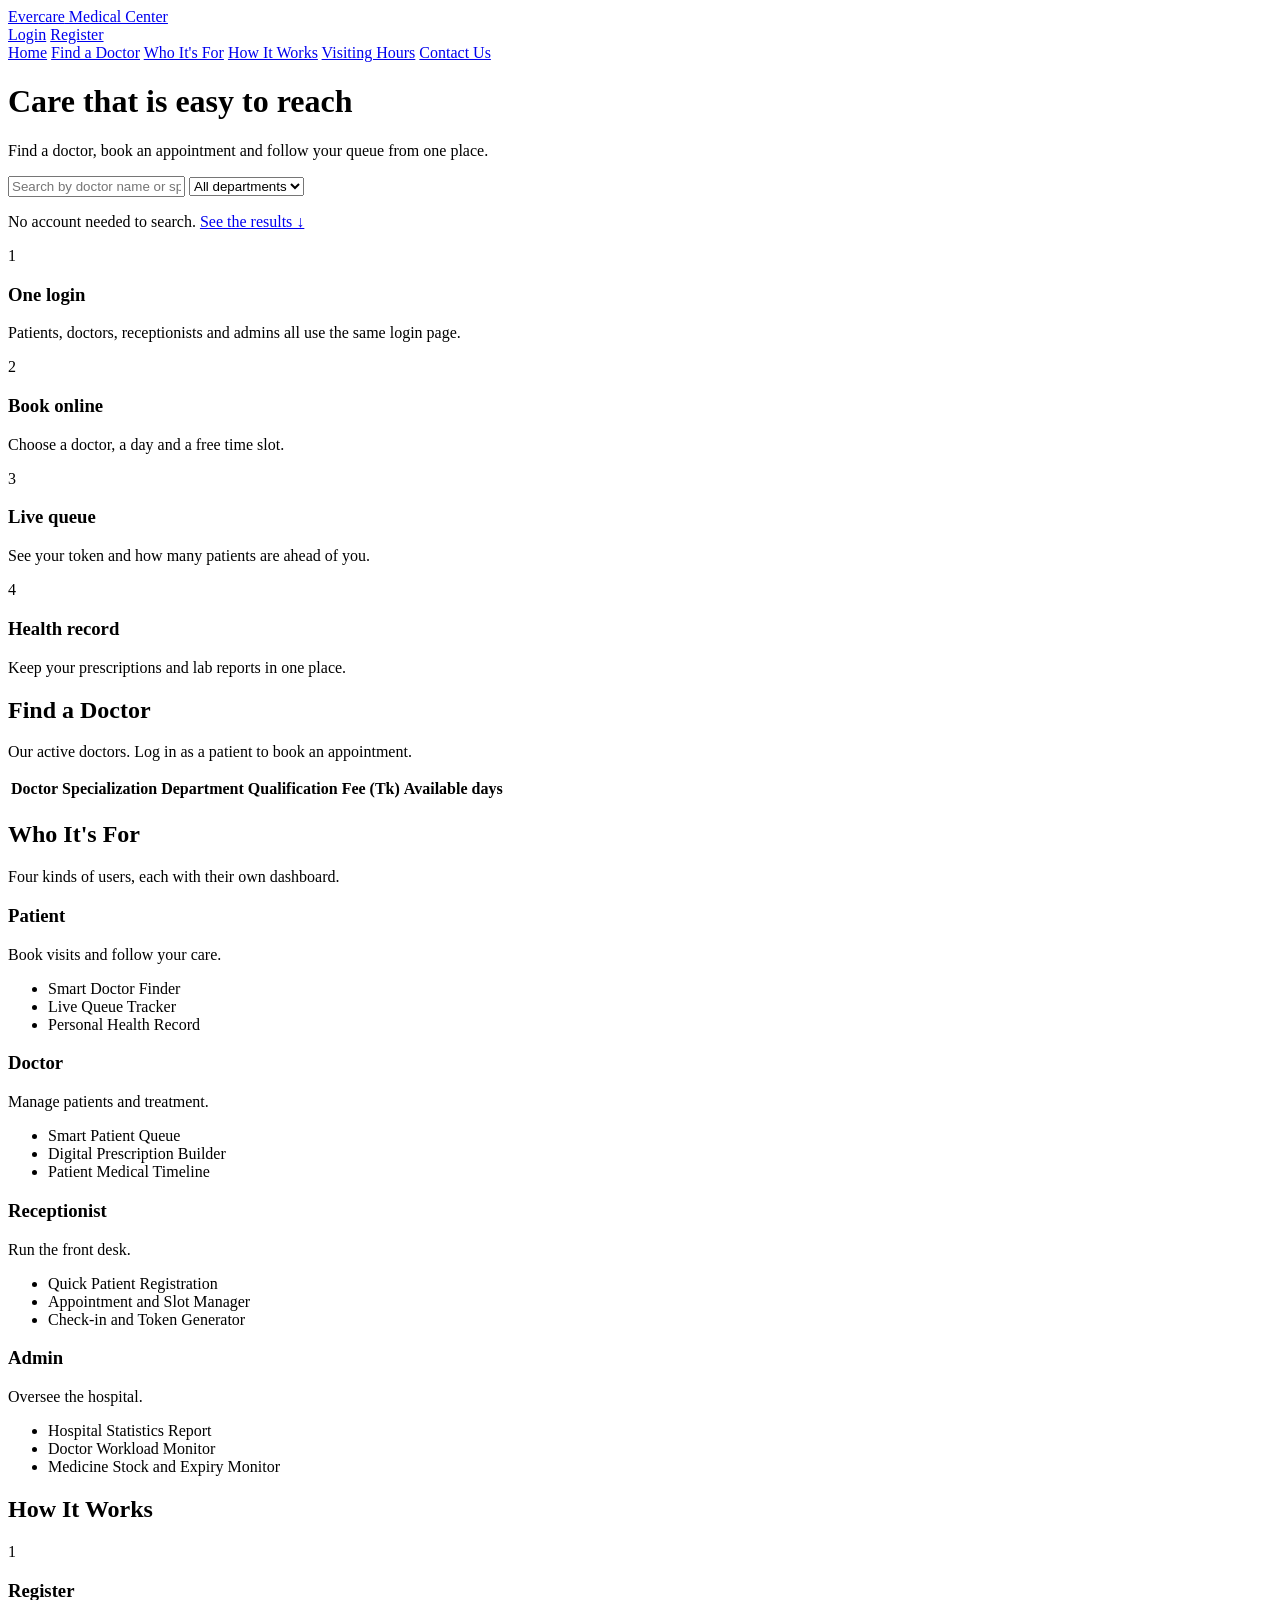
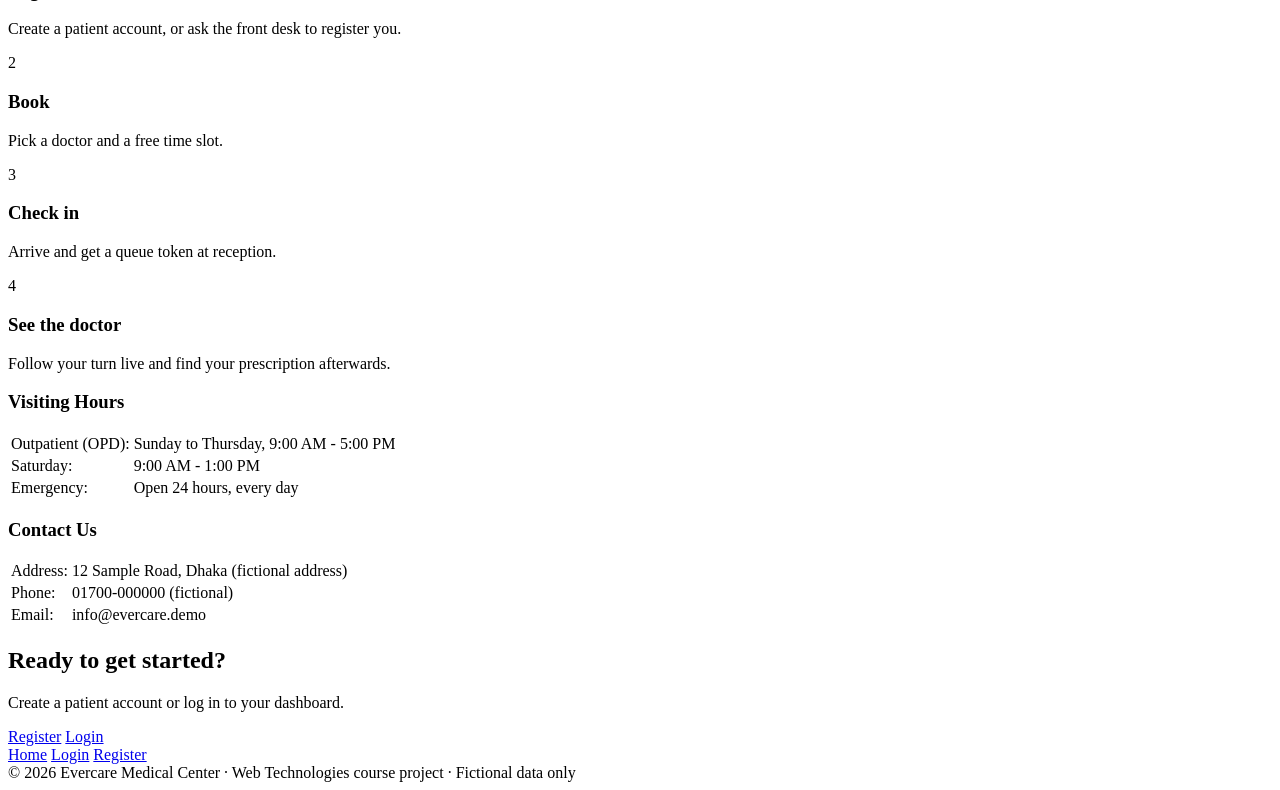
==== index.html @ 17f12bbe "index.html file upload with structure" ====
<!DOCTYPE html>
<html lang="en-US">

<head>
  <meta charset="UTF-8">
  <meta name="viewport" content="width=device-width, initial-scale=1.0">
  <meta name="description" content="Evercare Medical Center: find doctors, book appointments and track your queue">
  <title>Home | Evercare Medical Center</title>
  <link rel="stylesheet" href="css/shohanStyle.css">
  <link rel="stylesheet" href="css/alifStyle.css">
  <link rel="stylesheet" href="css/saadStyle.css">
  <link rel="stylesheet" href="css/najirStyle.css">
</head>

<body>

  <!--  HEADER  -->
  <header class="header">
    <a href="index.html" class="logo">Ever<span>care</span> Medical Center</a>
    <div class="user-info">
      <a href="login.html" class="btn btn-small btn-light">Login</a>
      <a href="register.html" class="btn btn-small">Register</a>
    </div>
  </header>

  <!-- The same navigation bar on every public page -->
  <nav class="topnav">
    <a href="index.html" class="active">Home</a>
    <a href="#search">Find a Doctor</a>
    <a href="#who">Who It's For</a>
    <a href="#how">How It Works</a>
    <a href="#hours">Visiting Hours</a>
    <a href="#contact">Contact Us</a>
  </nav>

  <!--  HERO with the doctor search  -->
  <div class="hero">
    <h1>Care that is easy to reach</h1>
    <p>Find a doctor, book an appointment and follow your queue from one place.</p>


    <div class="hero-search">
      <input type="text" id="doctorSearch" placeholder="Search by doctor name or specialization..."
        onkeyup="renderDoctorDirectory()">
      <select id="doctorDepartment" onchange="renderDoctorDirectory()">
        <option value="All">All departments</option>
      </select>
    </div>
    <p class="hero-note">No account needed to search. <a href="#search" class="hero-link">See the results &darr;</a></p>
  </div>

  <main class="container">

    <!--  WHY EVERCARE  -->
    <div class="feature-strip">
      <div class="feature">
        <span class="feature-icon">1</span>
        <h3>One login</h3>
        <p>Patients, doctors, receptionists and admins all use the same login page.</p>
      </div>
      <div class="feature">
        <span class="feature-icon">2</span>
        <h3>Book online</h3>
        <p>Choose a doctor, a day and a free time slot.</p>
      </div>
      <div class="feature">
        <span class="feature-icon">3</span>
        <h3>Live queue</h3>
        <p>See your token and how many patients are ahead of you.</p>
      </div>
      <div class="feature">
        <span class="feature-icon">4</span>
        <h3>Health record</h3>
        <p>Keep your prescriptions and lab reports in one place.</p>
      </div>
    </div>

    <!--  FIND A DOCTOR  -->
    <section id="search" class="home-section">
      <div class="section-heading">
        <h2>Find a Doctor</h2>
        <p>Our active doctors. Log in as a patient to book an appointment.</p>
      </div>
      <div class="card">
        <p class="result-count" id="doctorCount"></p>
        <div class="table-wrapper">
          <table class="data-table">
            <thead>
              <tr>
                <th>Doctor</th>
                <th>Specialization</th>
                <th>Department</th>
                <th>Qualification</th>
                <th>Fee (Tk)</th>
                <th>Available days</th>
              </tr>
            </thead>
            <tbody id="doctorBody"></tbody>
          </table>
        </div>
      </div>
    </section>

    <!--  WHO IT IS FOR  -->
    <section id="who" class="home-section">
      <div class="section-heading">
        <h2>Who It's For</h2>
        <p>Four kinds of users, each with their own dashboard.</p>
      </div>
      <div class="role-grid">
        <div class="role-card patient">
          <h3>Patient</h3>
          <p>Book visits and follow your care.</p>
          <ul>
            <li>Smart Doctor Finder</li>
            <li>Live Queue Tracker</li>
            <li>Personal Health Record</li>
          </ul>
        </div>
        <div class="role-card doctor">
          <h3>Doctor</h3>
          <p>Manage patients and treatment.</p>
          <ul>
            <li>Smart Patient Queue</li>
            <li>Digital Prescription Builder</li>
            <li>Patient Medical Timeline</li>
          </ul>
        </div>
        <div class="role-card receptionist">
          <h3>Receptionist</h3>
          <p>Run the front desk.</p>
          <ul>
            <li>Quick Patient Registration</li>
            <li>Appointment and Slot Manager</li>
            <li>Check-in and Token Generator</li>
          </ul>
        </div>
        <div class="role-card admin">
          <h3>Admin</h3>
          <p>Oversee the hospital.</p>
          <ul>
            <li>Hospital Statistics Report</li>
            <li>Doctor Workload Monitor</li>
            <li>Medicine Stock and Expiry Monitor</li>
          </ul>
        </div>
      </div>
    </section>

    <!--  HOW IT WORKS  -->
    <section id="how" class="home-section">
      <div class="section-heading">
        <h2>How It Works</h2>
      </div>
      <div class="steps">
        <div class="step"><span class="step-number">1</span>
          <h3>Register</h3>
          <p>Create a patient account, or ask the front desk to register you.</p>
        </div>
        <div class="step"><span class="step-number">2</span>
          <h3>Book</h3>
          <p>Pick a doctor and a free time slot.</p>
        </div>
        <div class="step"><span class="step-number">3</span>
          <h3>Check in</h3>
          <p>Arrive and get a queue token at reception.</p>
        </div>
        <div class="step"><span class="step-number">4</span>
          <h3>See the doctor</h3>
          <p>Follow your turn live and find your prescription afterwards.</p>
        </div>
      </div>
    </section>

    <!--  VISITING HOURS  -->
    <section id="hours" class="home-section">
      <div class="card">
        <h3>Visiting Hours</h3>
        <table class="contact-table">
          <tr>
            <td>Outpatient (OPD):</td>
            <td>Sunday to Thursday, 9:00 AM - 5:00 PM</td>
          </tr>
          <tr>
            <td>Saturday:</td>
            <td>9:00 AM - 1:00 PM</td>
          </tr>
          <tr>
            <td>Emergency:</td>
            <td>Open 24 hours, every day</td>
          </tr>
        </table>
      </div>
    </section>

    <!--  CONTACT  -->
    <section id="contact" class="home-section">
      <div class="card">
        <h3>Contact Us</h3>
        <table class="contact-table">
          <tr>
            <td>Address:</td>
            <td>12 Sample Road, Dhaka (fictional address)</td>
          </tr>
          <tr>
            <td>Phone:</td>
            <td>01700-000000 (fictional)</td>
          </tr>
          <tr>
            <td>Email:</td>
            <td>info@evercare.demo</td>
          </tr>
        </table>
      </div>
      <div class="cta-band">
        <h2>Ready to get started?</h2>
        <p>Create a patient account or log in to your dashboard.</p>
        <a href="register.html" class="btn btn-light">Register</a>
        <a href="login.html" class="btn btn-secondary">Login</a>
      </div>
    </section>

  </main>

  <footer class="footer">
    <div class="footer-links">
      <a href="index.html">Home</a>
      <a href="login.html">Login</a>
      <a href="register.html">Register</a>
    </div>
    &copy; 2026 Evercare Medical Center &middot; Web Technologies course project &middot; Fictional data only
  </footer>

  <script src="js/shohanData.js"></script>
  <script src="js/alifData.js"></script>
  <script src="js/saadData.js"></script>
  <script src="js/najirData.js"></script>
  <script src="js/shohanCommon.js"></script>
  <script src="js/alifCommon.js"></script>
  <script src="js/saadCommon.js"></script>
  <script src="js/najirCommon.js"></script>
  <script src="js/home.js"></script>
</body>

</html>
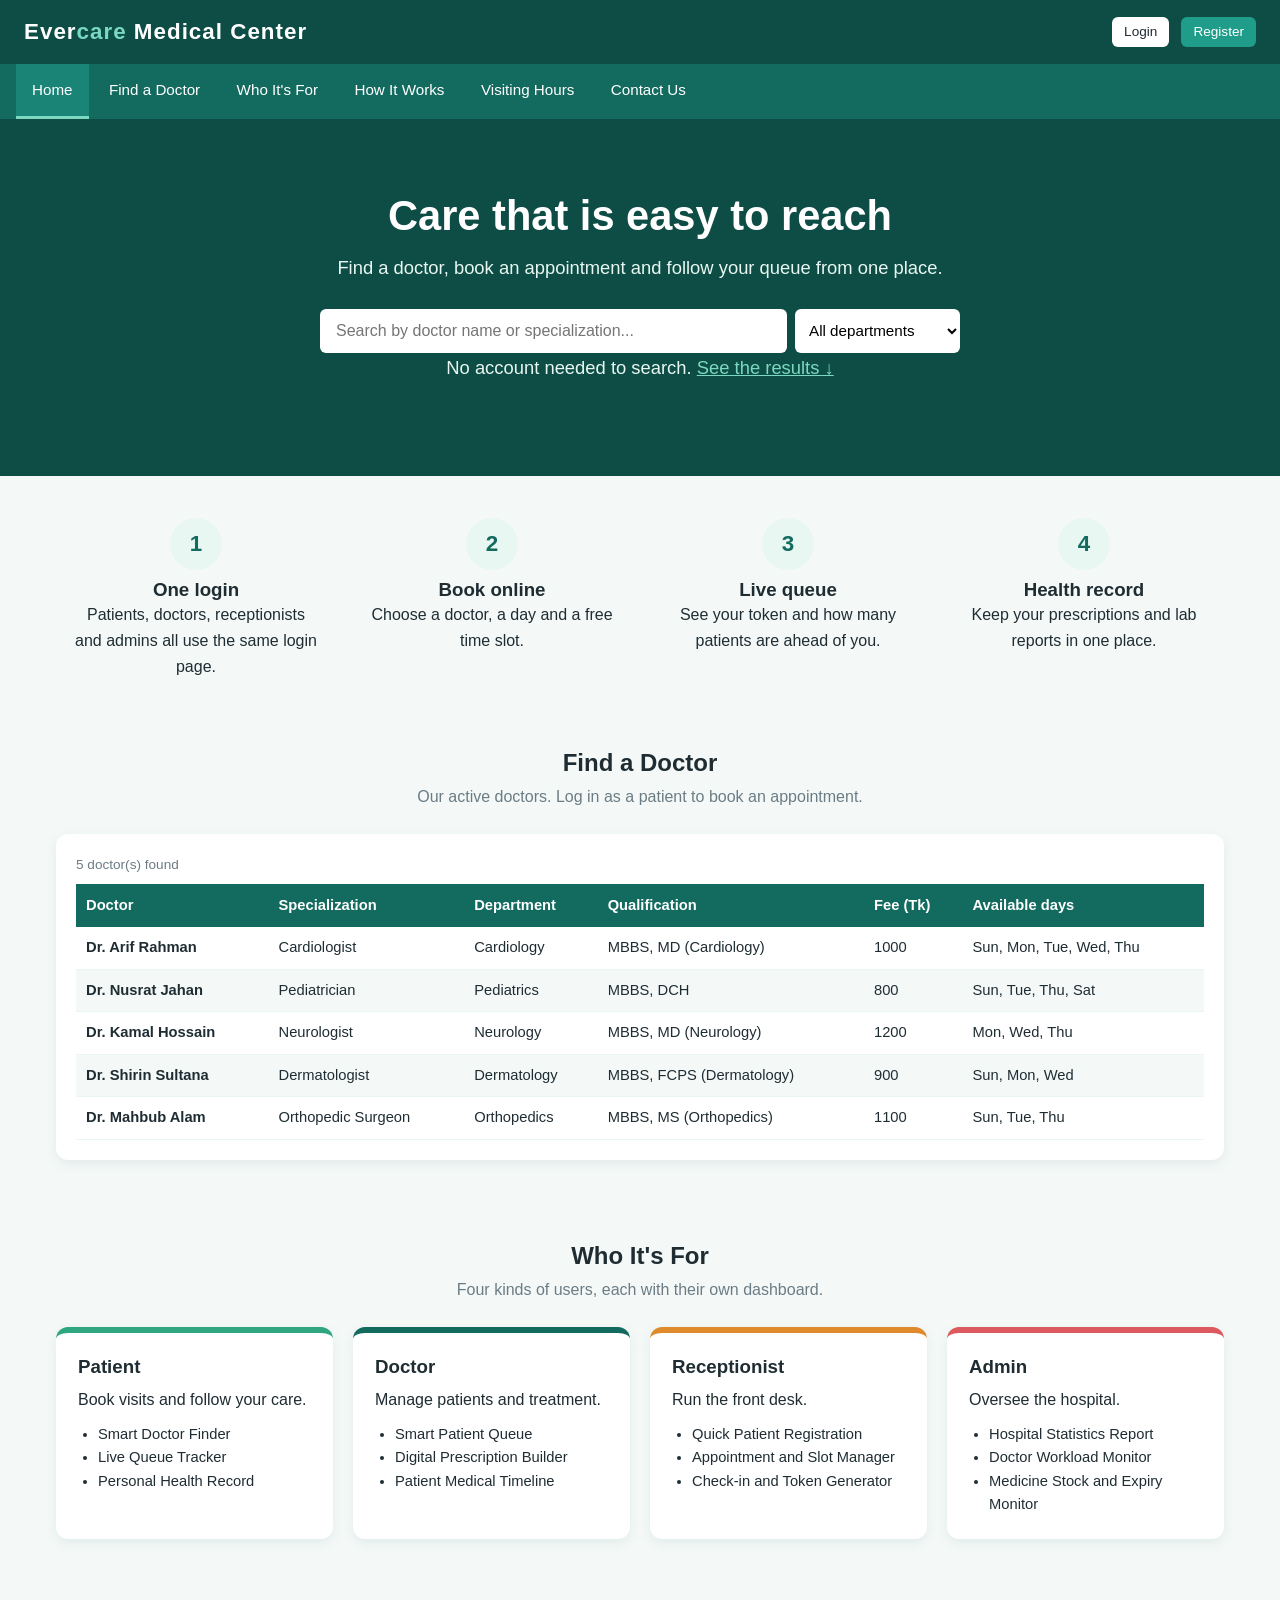
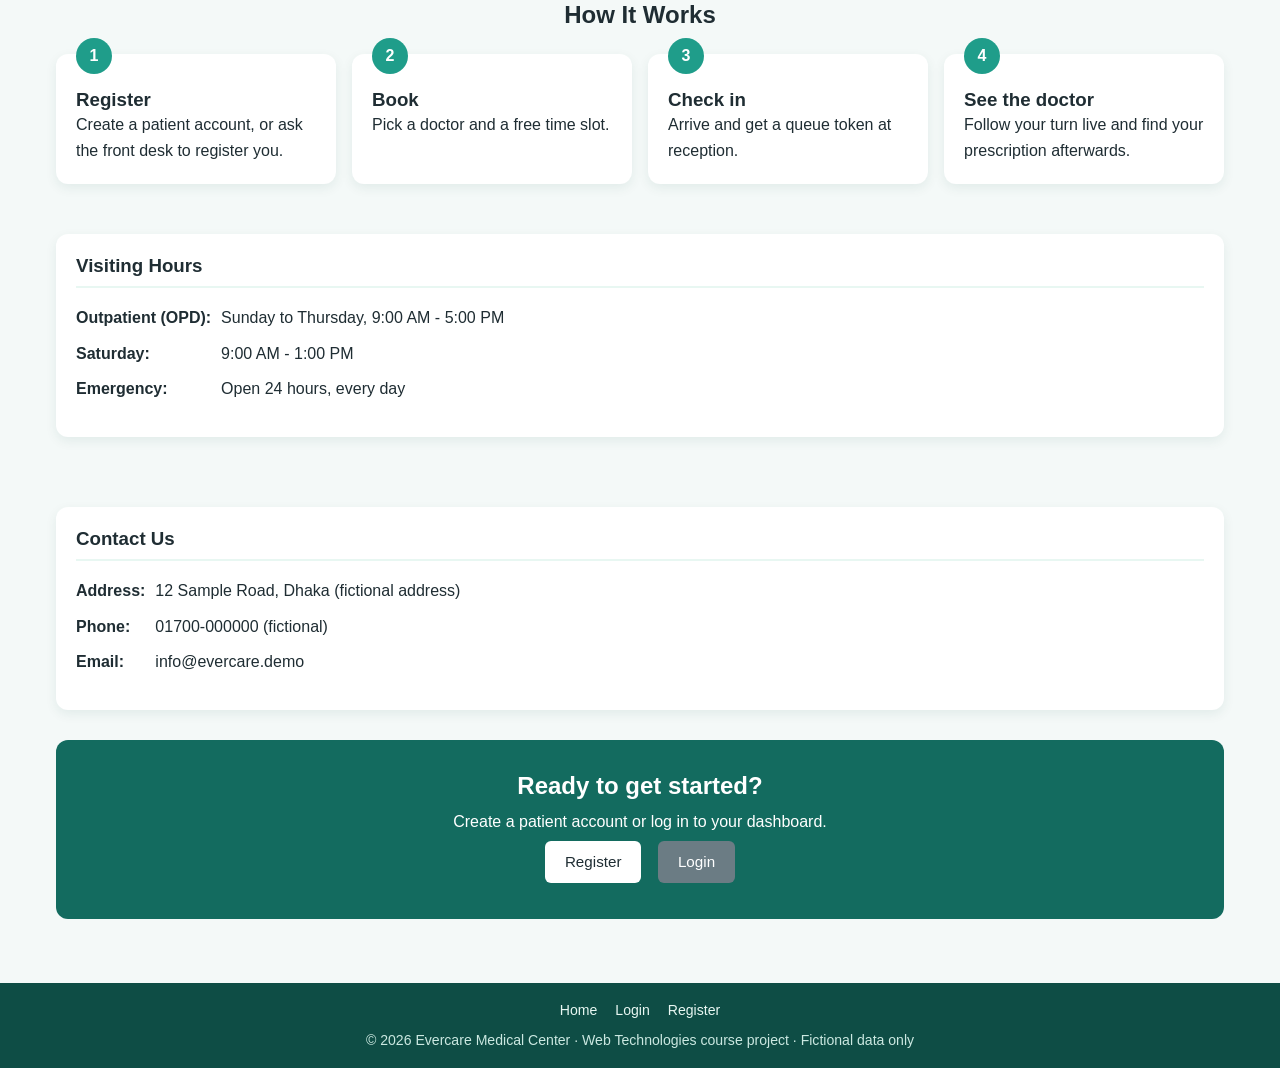
==== commit e7338d74: "error fix" ====
--- a/index.html
+++ b/index.html
@@ -1,4 +1,5 @@
 <!DOCTYPE html>
+<!-- OWNER: Shohan  |  Home module  |  only Shohan edits this file -->
 <html lang="en-US">
 
 <head>
@@ -38,7 +39,7 @@
     <h1>Care that is easy to reach</h1>
     <p>Find a doctor, book an appointment and follow your queue from one place.</p>
 
-
+    <!-- Typing here filters the results below right away (onkeyup) -->
     <div class="hero-search">
       <input type="text" id="doctorSearch" placeholder="Search by doctor name or specialization..."
         onkeyup="renderDoctorDirectory()">
--- a/css/shohanStyle.css
+++ b/css/shohanStyle.css
@@ -0,0 +1,837 @@
+/* 1. BASE: reset, body, headings, links */
+
+* {
+  margin: 0;
+  padding: 0;
+  box-sizing: border-box;
+}
+
+body {
+  font-family: 'Segoe UI', Arial, sans-serif;
+  font-size: 16px;
+  line-height: 1.6;
+  color: #1f2d33;
+  background-color: #f4f9f8;
+}
+
+h1,
+h2,
+h3 {
+  line-height: 1.3;
+  color: #1f2d33;
+}
+
+a {
+  color: #136b5f;
+}
+
+a:hover {
+  color: #1f9d8a;
+}
+
+/* 2. HEADER AND NAVIGATION BAR*/
+
+.header {
+  background-color: #0e4d45;
+  color: white;
+  padding: 14px 24px;
+  display: flex; /* Flexbox: logo left, user info right */
+  justify-content: space-between;
+  align-items: center;
+  flex-wrap: wrap;
+  gap: 10px;
+}
+
+.logo {
+  font-size: 1.4rem;
+  font-weight: bold;
+  color: white;
+  text-decoration: none;
+  letter-spacing: 1px;
+}
+
+.logo span {
+  color: #7ad9c0; /* "care" in mint */
+}
+
+.logo:hover {
+  color: white;
+}
+
+.user-info {
+  display: flex;
+  align-items: center;
+  gap: 12px;
+  font-size: 0.95rem;
+}
+
+/* The navigation bar sticks to the top while scrolling */
+.topnav {
+  position: sticky;
+  top: 0;
+  z-index: 10;
+  background-color: #136b5f;
+  padding: 0 16px;
+  overflow-x: auto; /* scroll sideways on small screens */
+  white-space: nowrap;
+}
+
+.topnav a,
+.topnav button {
+  display: inline-block;
+  color: #ffffff;
+  background-color: transparent;
+  border: none;
+  font-family: inherit;
+  font-size: 0.95rem;
+  padding: 14px 16px;
+  text-decoration: none;
+  cursor: pointer;
+  border-bottom: 3px solid transparent;
+  transition: background-color 0.3s;
+}
+
+.topnav a:hover,
+.topnav button:hover {
+  background-color: #1a8577;
+  color: white;
+}
+
+/* The current section gets the "active" class from JavaScript */
+.topnav a.active,
+.topnav button.active {
+  border-bottom: 3px solid #7ad9c0;
+  background-color: #1a8577;
+  color: white;
+}
+
+/*3. LAYOUT: CONTAINER, SECTIONS AND CARDS */
+
+.container {
+  max-width: 1200px;
+  margin: 0 auto;
+  padding: 24px 16px;
+  min-height: 75vh;
+}
+
+/* Every dashboard section is hidden until showSection() displays it */
+.page-section {
+  display: none;
+}
+
+.page-title {
+  margin-bottom: 4px;
+  font-size: 1.6rem;
+}
+
+.page-subtitle {
+  color: #6b7c84;
+  margin-bottom: 20px;
+}
+
+.card {
+  background-color: white;
+  border-radius: 12px;
+  box-shadow: 0 4px 12px rgba(14, 77, 69, 0.08);
+  padding: 20px;
+  margin-bottom: 20px;
+}
+
+.card h3 {
+  margin-bottom: 12px;
+  padding-bottom: 8px;
+  border-bottom: 2px solid #e8f7f2;
+}
+
+/* Columns side by side; they wrap onto new lines on small screens */
+.row {
+  display: flex;
+  flex-wrap: wrap;
+  gap: 20px;
+}
+
+.col {
+  flex: 1;
+  min-width: 300px;
+}
+
+.col-wide {
+  flex: 2;
+  min-width: 300px;
+}
+
+.hint {
+  font-size: 0.85rem;
+  color: #6b7c84;
+}
+
+/* 4. FORMS<fieldset>, <legend> and a <table> to line up labels and fields */
+
+fieldset {
+  border: 1px solid #d5e6e2;
+  border-radius: 8px;
+  padding: 12px 16px 16px 16px;
+  margin-bottom: 16px;
+}
+
+legend {
+  font-weight: bold;
+  color: #136b5f;
+  padding: 0 8px;
+}
+
+.form-table {
+  width: 100%;
+  border-collapse: collapse;
+}
+
+.form-table td {
+  padding: 6px 4px;
+  vertical-align: top;
+}
+
+.form-table td:first-child {
+  width: 35%;
+  padding-top: 12px;
+}
+
+label {
+  font-weight: 600;
+  color: #1f2d33;
+}
+
+.option-label {
+  font-weight: normal;
+  margin-right: 12px;
+}
+
+input[type='text'],
+input[type='email'],
+input[type='password'],
+input[type='number'],
+input[type='date'],
+input[type='time'],
+input[type='tel'],
+select,
+textarea {
+  width: 100%;
+  padding: 8px 10px;
+  border: 1px solid #cbddd9;
+  border-radius: 6px;
+  font-family: inherit;
+  font-size: 0.95rem;
+  background-color: white;
+}
+
+input:focus,
+select:focus,
+textarea:focus {
+  outline: 2px solid #1f9d8a;
+  border-color: #1f9d8a;
+}
+
+input[readonly] {
+  background-color: #eef4f3;
+}
+
+textarea {
+  resize: none;
+}
+
+input[type='radio'],
+input[type='checkbox'] {
+  margin-right: 4px;
+  accent-color: #1f9d8a;
+}
+
+/* Red error text shown next to a field by JavaScript validation */
+.error {
+  display: block;
+  color: #dc5a5f;
+  font-size: 0.85rem;
+  min-height: 1em;
+}
+
+/* 5. BUTTONS */
+
+.btn {
+  display: inline-block;
+  background-color: #1f9d8a;
+  color: white;
+  border: none;
+  padding: 9px 20px;
+  border-radius: 6px;
+  font-family: inherit;
+  font-size: 0.95rem;
+  cursor: pointer;
+  text-decoration: none;
+  transition: background-color 0.3s;
+}
+
+.btn:hover {
+  background-color: #17806f;
+  color: white;
+}
+
+.btn:focus {
+  outline: 3px solid #e08a2e;
+}
+
+.btn:disabled {
+  background-color: #a9b8bc;
+  cursor: not-allowed;
+}
+
+.btn-secondary {
+  background-color: #6b7c84;
+}
+
+.btn-secondary:hover {
+  background-color: #566770;
+}
+
+.btn-success {
+  background-color: #2fa67f;
+}
+
+.btn-success:hover {
+  background-color: #259075;
+}
+
+.btn-danger {
+  background-color: #dc5a5f;
+}
+
+.btn-danger:hover {
+  background-color: #c94a50;
+}
+
+.btn-light {
+  background-color: white;
+  color: #1f2d33;
+}
+
+.btn-light:hover {
+  background-color: #e8f7f2;
+  color: #1f2d33;
+}
+
+.btn-small {
+  padding: 4px 12px;
+  font-size: 0.85rem;
+}
+
+.btn-block {
+  width: 100%;
+  padding: 11px;
+  font-size: 1rem;
+}
+
+/* 6. TABLES */
+.table-wrapper {
+  overflow-x: auto; /* wide tables scroll inside the card */
+}
+
+.data-table {
+  width: 100%;
+  border-collapse: collapse;
+  font-size: 0.92rem;
+}
+
+.data-table th {
+  background-color: #136b5f;
+  color: white;
+  text-align: left;
+  padding: 10px;
+  white-space: nowrap;
+}
+
+.data-table td {
+  padding: 9px 10px;
+  border-bottom: 1px solid #e8f7f2;
+}
+
+.data-table td:first-child,
+.data-table td:last-child {
+  white-space: nowrap;
+}
+
+.data-table tbody tr:nth-child(even) {
+  background-color: #f4f9f8;
+}
+
+.data-table tbody tr:hover {
+  background-color: #e8f7f2;
+}
+
+.data-table td .btn {
+  margin: 2px;
+}
+
+.empty-row {
+  text-align: center;
+  color: #6b7c84;
+  padding: 20px;
+}
+
+/* The search box and filters above a table */
+.search-bar {
+  display: flex;
+  flex-wrap: wrap;
+  gap: 10px;
+  margin-bottom: 14px;
+}
+
+.search-bar input {
+  flex: 2;
+  min-width: 200px;
+}
+
+.search-bar select {
+  flex: 1;
+  min-width: 150px;
+}
+
+.result-count {
+  font-size: 0.85rem;
+  color: #6b7c84;
+  margin-bottom: 8px;
+}
+
+/* 7. BADGES AND MESSAGES */
+.badge {
+  display: inline-block;
+  padding: 2px 10px;
+  border-radius: 12px;
+  font-size: 0.78rem;
+  font-weight: bold;
+  color: white;
+  background-color: #6b7c84;
+  white-space: nowrap;
+}
+
+.badge.admin {
+  background-color: #dc5a5f;
+}
+.badge.doctor {
+  background-color: #136b5f;
+}
+.badge.receptionist {
+  background-color: #e08a2e;
+}
+.badge.patient {
+  background-color: #2fa67f;
+}
+
+.badge.green {
+  background-color: #2fa67f;
+}
+.badge.orange {
+  background-color: #e08a2e;
+}
+.badge.red {
+  background-color: #dc5a5f;
+}
+.badge.blue {
+  background-color: #2e9cb5;
+}
+.badge.teal {
+  background-color: #1f9d8a;
+}
+.badge.grey {
+  background-color: #6b7c84;
+}
+
+/* A message box; hidden until JavaScript shows it */
+.message {
+  display: none;
+  padding: 10px 14px;
+  border-radius: 6px;
+  margin-bottom: 14px;
+  border-left: 5px solid;
+}
+
+.message.success {
+  background-color: #e8f7f2;
+  border-color: #2fa67f;
+  color: #136b5f;
+}
+
+.message.error {
+  background-color: #fdedee;
+  border-color: #dc5a5f;
+  color: #b2444a;
+}
+
+.message.info {
+  background-color: #e8f7f2;
+  border-color: #7ad9c0;
+  color: #136b5f;
+}
+
+/* 8. DASHBOARD WIDGETS */
+
+/* Statistic tiles laid out with CSS Grid */
+.stats-grid {
+  display: grid;
+  grid-template-columns: repeat(auto-fit, minmax(190px, 1fr));
+  gap: 16px;
+  margin-bottom: 20px;
+}
+
+.stat-card {
+  background-color: white;
+  border-radius: 12px;
+  padding: 18px;
+  box-shadow: 0 4px 12px rgba(14, 77, 69, 0.08);
+  border-left: 6px solid #1f9d8a;
+  transition: transform 0.3s;
+}
+
+.stat-card:hover {
+  transform: scale(1.03);
+}
+
+.stat-card .stat-number {
+  font-size: 2rem;
+  font-weight: bold;
+  color: #1f2d33;
+}
+
+.stat-card .stat-label {
+  color: #6b7c84;
+  font-size: 0.9rem;
+}
+
+/* Horizontal bar chart: JavaScript sets each bar's width with style.width */
+.bar-row {
+  display: flex;
+  align-items: center;
+  margin-bottom: 10px;
+}
+
+.bar-label {
+  width: 150px;
+  font-size: 0.9rem;
+}
+
+.bar-track {
+  flex: 1;
+  background-color: #e8f7f2;
+  border-radius: 6px;
+  height: 22px;
+  overflow: hidden;
+}
+
+.bar-fill {
+  height: 100%;
+  width: 0;
+  background-color: #1f9d8a;
+  border-radius: 6px;
+  transition: width 0.6s;
+}
+
+.bar-value {
+  width: 50px;
+  text-align: right;
+  font-weight: bold;
+  font-size: 0.9rem;
+}
+
+/* Notice board: a fixed height with a scroll bar */
+.notice-board {
+  height: 380px;
+  overflow-y: auto;
+  border: 1px solid #e8f7f2;
+  border-radius: 8px;
+  padding: 10px;
+  background-color: #f4f9f8;
+}
+
+.log-item {
+  background-color: white;
+  border-left: 5px solid #b8ccc8;
+  border-radius: 4px;
+  padding: 8px 12px;
+  margin-bottom: 8px;
+  box-shadow: 0 1px 3px rgba(14, 77, 69, 0.06);
+}
+
+/* An unread notification has a teal stripe */
+.log-item.unread {
+  border-left-color: #1f9d8a;
+  background-color: #e8f7f2;
+}
+
+.log-item .log-time {
+  font-size: 0.8rem;
+  color: #6b7c84;
+}
+
+/* A result box used by the token slip, estimates and details */
+.result-box {
+  background-color: #e8f7f2;
+  border: 2px dashed #7ad9c0;
+  border-radius: 10px;
+  padding: 16px;
+  margin-top: 12px;
+}
+
+.result-box .big {
+  font-size: 2.4rem;
+  font-weight: bold;
+  color: #136b5f;
+}
+
+/* 9. HOME, LOGIN AND REGISTER PAGES */
+.hero {
+  background-color: #0e4d45;
+  color: white;
+  text-align: center;
+  padding: 70px 20px;
+}
+
+.hero h1 {
+  color: white;
+  font-size: 2.6rem;
+  margin-bottom: 10px;
+}
+
+.hero p {
+  font-size: 1.15rem;
+  color: #e8f7f2;
+  max-width: 650px;
+  margin: 0 auto 24px auto;
+}
+
+.hero-search {
+  max-width: 640px;
+  margin: 26px auto 0 auto;
+  display: flex;
+  flex-wrap: wrap;
+  gap: 8px;
+}
+
+.hero-search input {
+  flex: 3;
+  min-width: 220px;
+  padding: 13px 16px;
+  font-size: 1rem;
+  border: none;
+}
+
+.hero-search select {
+  flex: 1;
+  min-width: 150px;
+  border: none;
+}
+
+.hero-note {
+  font-size: 0.9rem;
+  color: #b6e6da;
+  margin-top: 10px;
+}
+
+.hero-link {
+  color: #7ad9c0;
+}
+
+.hero-link:hover {
+  color: white;
+}
+
+.home-section {
+  padding: 40px 0 10px 0;
+}
+
+.section-heading {
+  text-align: center;
+  margin: 10px 0 24px 0;
+}
+
+.section-heading p {
+  color: #6b7c84;
+  font-weight: normal;
+  font-size: 1rem;
+  margin-top: 6px;
+}
+
+.feature-strip {
+  display: grid;
+  grid-template-columns: repeat(auto-fit, minmax(220px, 1fr));
+  gap: 16px;
+}
+
+.feature {
+  text-align: center;
+  padding: 18px;
+}
+
+.feature .feature-icon {
+  display: inline-block;
+  width: 52px;
+  height: 52px;
+  line-height: 52px;
+  border-radius: 50%;
+  background-color: #e8f7f2;
+  color: #136b5f;
+  font-size: 1.4rem;
+  font-weight: bold;
+  margin-bottom: 8px;
+}
+
+/* Four role cards on the home page */
+.role-grid {
+  display: grid;
+  grid-template-columns: repeat(auto-fit, minmax(240px, 1fr));
+  gap: 20px;
+}
+
+.role-card {
+  background-color: white;
+  border-radius: 12px;
+  padding: 22px;
+  box-shadow: 0 4px 12px rgba(14, 77, 69, 0.08);
+  border-top: 6px solid #1f9d8a;
+  transition:
+    transform 0.3s,
+    box-shadow 0.3s;
+}
+
+.role-card:hover {
+  transform: scale(1.03);
+  box-shadow: 0 8px 20px rgba(14, 77, 69, 0.12);
+}
+
+.role-card.admin {
+  border-top-color: #dc5a5f;
+}
+.role-card.doctor {
+  border-top-color: #136b5f;
+}
+.role-card.receptionist {
+  border-top-color: #e08a2e;
+}
+.role-card.patient {
+  border-top-color: #2fa67f;
+}
+
+.role-card h3 {
+  margin-bottom: 8px;
+}
+
+.role-card ul {
+  margin: 10px 0 0 20px;
+  font-size: 0.92rem;
+}
+
+.steps {
+  display: grid;
+  grid-template-columns: repeat(auto-fit, minmax(220px, 1fr));
+  gap: 16px;
+}
+
+.step {
+  background-color: white;
+  border-radius: 12px;
+  padding: 20px;
+  padding-top: 34px;
+  box-shadow: 0 4px 12px rgba(14, 77, 69, 0.08);
+  position: relative; /* the number is placed inside this box */
+}
+
+.step-number {
+  position: absolute;
+  top: -16px;
+  left: 20px;
+  width: 36px;
+  height: 36px;
+  line-height: 36px;
+  text-align: center;
+  border-radius: 50%;
+  background-color: #1f9d8a;
+  color: white;
+  font-weight: bold;
+}
+
+.cta-band {
+  background-color: #136b5f;
+  color: white;
+  border-radius: 12px;
+  padding: 30px 20px;
+  text-align: center;
+  margin-top: 30px;
+}
+
+.cta-band h2 {
+  color: white;
+  margin-bottom: 8px;
+}
+
+.cta-band .btn {
+  margin: 6px;
+}
+
+.contact-table {
+  margin: 10px 0;
+  border-collapse: collapse;
+}
+
+.contact-table td {
+  padding: 5px 10px 5px 0;
+  vertical-align: top;
+}
+
+.contact-table td:first-child {
+  font-weight: bold;
+  white-space: nowrap;
+}
+
+/* 10. FOOTER */
+.footer {
+  background-color: #0e4d45;
+  color: #cbe8e1;
+  text-align: center;
+  padding: 16px;
+  margin-top: 30px;
+  font-size: 0.88rem;
+}
+
+.footer-links {
+  display: flex;
+  flex-wrap: wrap;
+  justify-content: center;
+  gap: 18px;
+  margin-bottom: 8px;
+}
+
+.footer-links a {
+  color: #e8f7f2;
+  text-decoration: none;
+}
+
+.footer-links a:hover {
+  color: white;
+  text-decoration: underline;
+}
+
+/* 12. RESPONSIVE: small screens (simple media query) */
+@media (max-width: 600px) {
+  .hero h1 {
+    font-size: 1.8rem;
+  }
+
+  .form-table td {
+    display: block;
+    width: 100%;
+  }
+
+  .form-table td:first-child {
+    width: 100%;
+    padding-top: 8px;
+  }
+
+  .bar-label {
+    width: 100px;
+  }
+}
--- a/css/saadStyle.css
+++ b/css/saadStyle.css
@@ -0,0 +1,77 @@
+/* Registration: choose a type of user first, then see its fields */
+.form-body,
+.type-fields {
+  display: none;
+}
+.type-grid {
+  display: grid;
+  grid-template-columns: repeat(auto-fit, minmax(180px, 1fr));
+  gap: 12px;
+}
+
+.type-option {
+  display: block;
+  border: 2px solid #d5e6e2;
+  border-radius: 10px;
+  padding: 14px;
+  cursor: pointer;
+  font-weight: normal;
+  background-color: white;
+  transition:
+    border-color 0.3s,
+    background-color 0.3s;
+}
+
+.type-option:hover {
+  border-color: #1f9d8a;
+}
+
+.type-option strong {
+  font-size: 1.05rem;
+  color: #1f2d33;
+}
+
+.type-option .hint {
+  display: block;
+  margin-top: 4px;
+}
+
+/* Added by JavaScript to the chosen card */
+.type-option.selected {
+  border-color: #1f9d8a;
+  background-color: #e8f7f2;
+}
+
+/* Patient: doctor cards */
+.doctor-grid {
+  display: grid;
+  grid-template-columns: repeat(auto-fill, minmax(260px, 1fr));
+  gap: 16px;
+}
+
+.doctor-card {
+  background-color: white;
+  border-radius: 12px;
+  padding: 18px;
+  box-shadow: 0 4px 12px rgba(14, 77, 69, 0.08);
+  border-top: 6px solid #1f9d8a;
+  transition: transform 0.3s;
+}
+
+.doctor-card:hover {
+  transform: scale(1.02);
+}
+
+.doctor-card h4 {
+  color: #1f2d33;
+  font-size: 1.05rem;
+}
+
+.doctor-card p {
+  font-size: 0.9rem;
+  margin: 2px 0;
+}
+
+.doctor-card .btn {
+  margin: 8px 6px 0 0;
+}
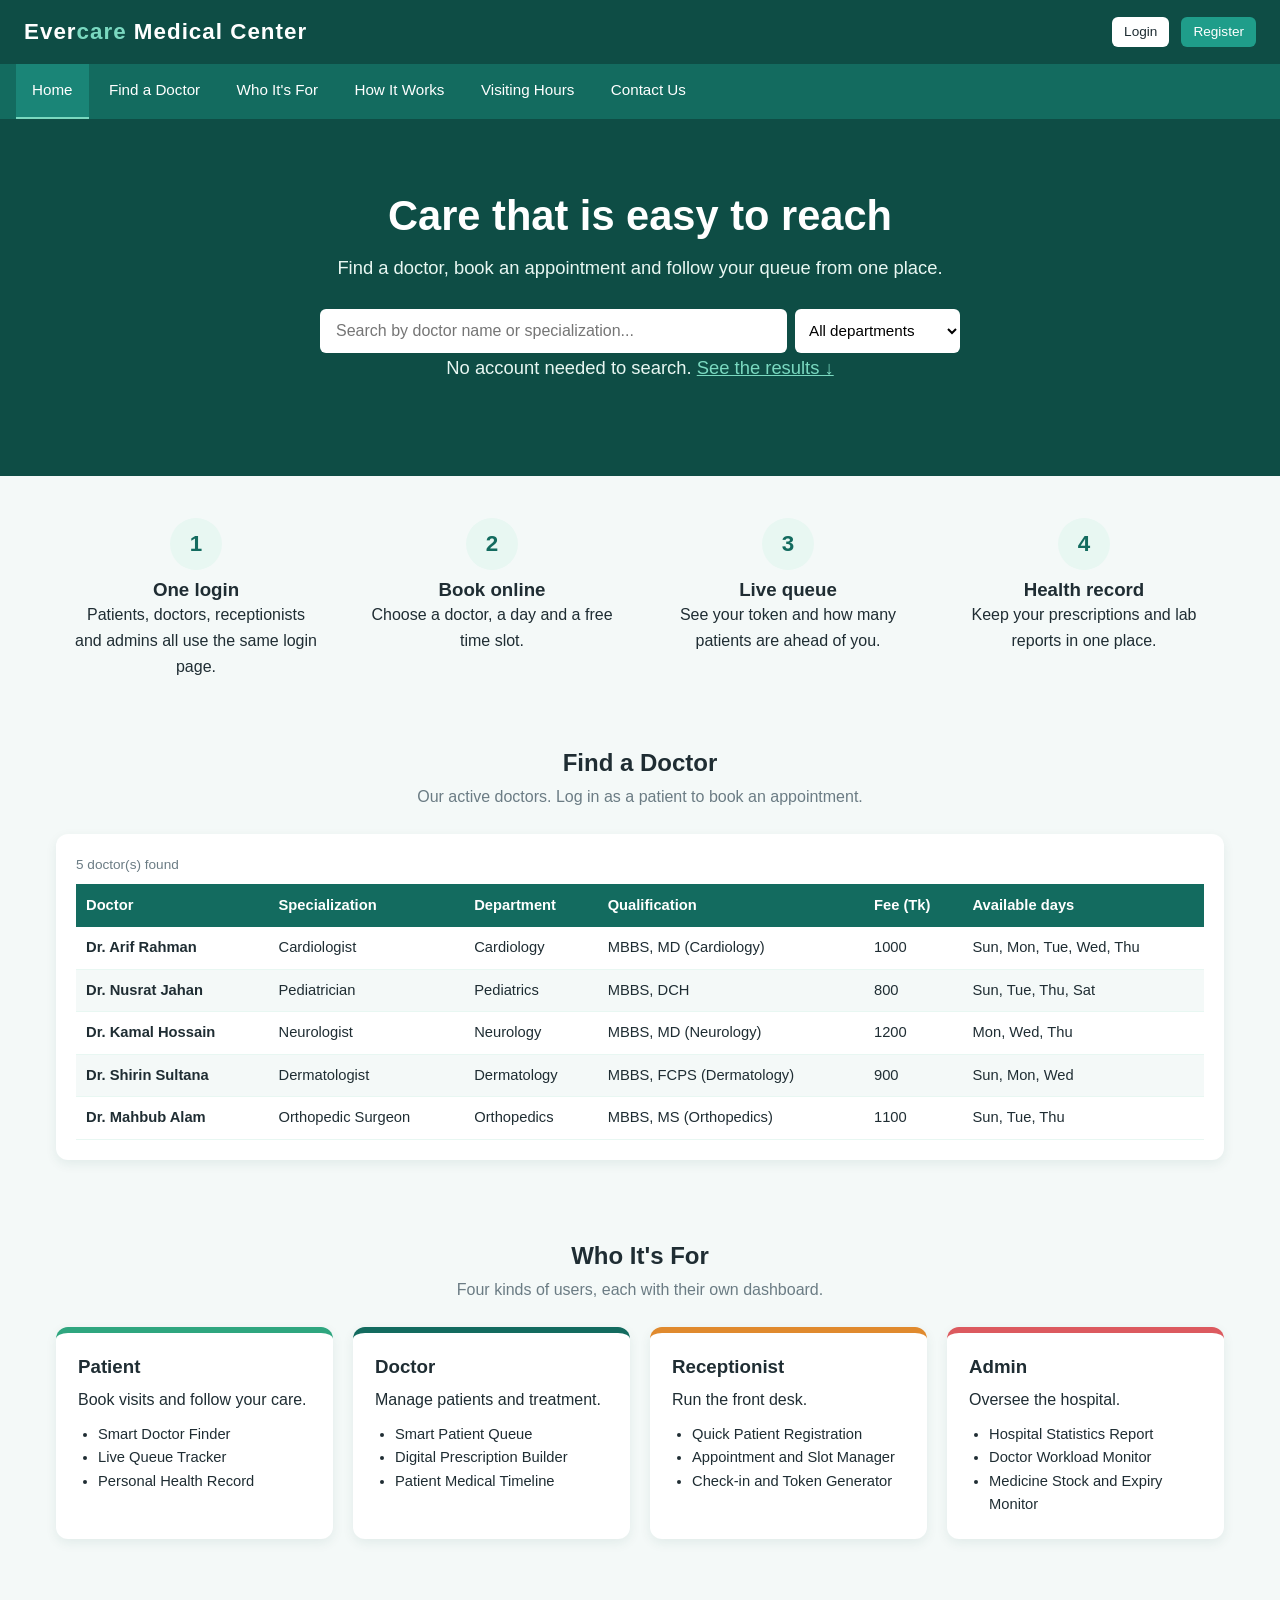
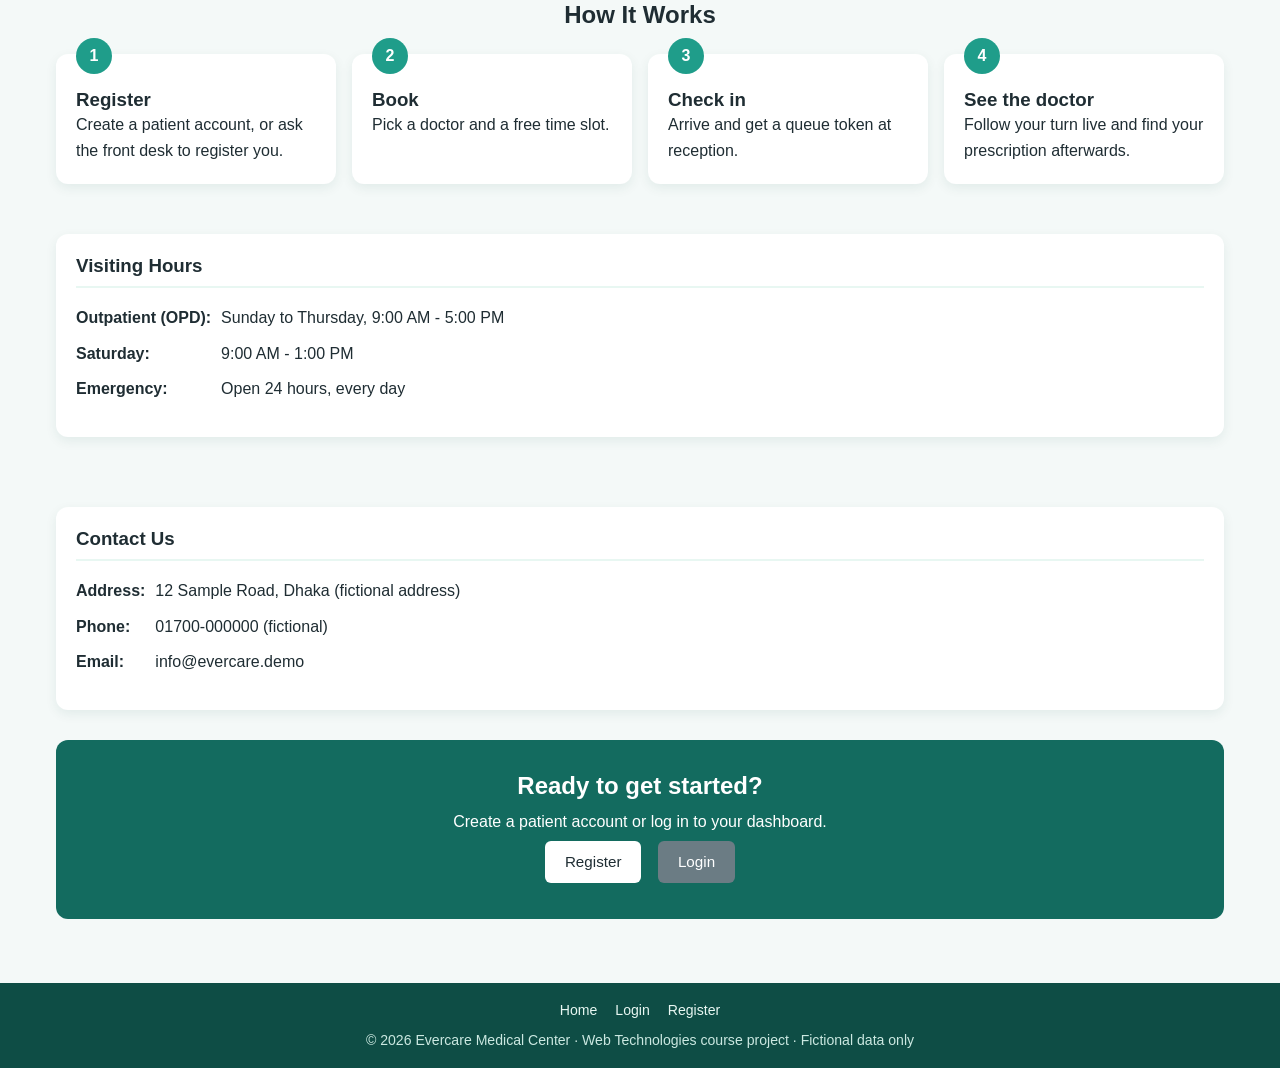
==== commit fca51a2b: "icon added" ====
--- a/index.html
+++ b/index.html
@@ -1,5 +1,5 @@
 <!DOCTYPE html>
-<!-- OWNER: Shohan  |  Home module  |  only Shohan edits this file -->
+
 <html lang="en-US">
 
 <head>
@@ -11,6 +11,7 @@
   <link rel="stylesheet" href="css/alifStyle.css">
   <link rel="stylesheet" href="css/saadStyle.css">
   <link rel="stylesheet" href="css/najirStyle.css">
+  <link rel="icon" type="image/png" href="./image/icon.png"></head>
 </head>
 
 <body>
--- a/css/saadStyle.css
+++ b/css/saadStyle.css
@@ -3,6 +3,7 @@
 .type-fields {
   display: none;
 }
+
 .type-grid {
   display: grid;
   grid-template-columns: repeat(auto-fit, minmax(180px, 1fr));
